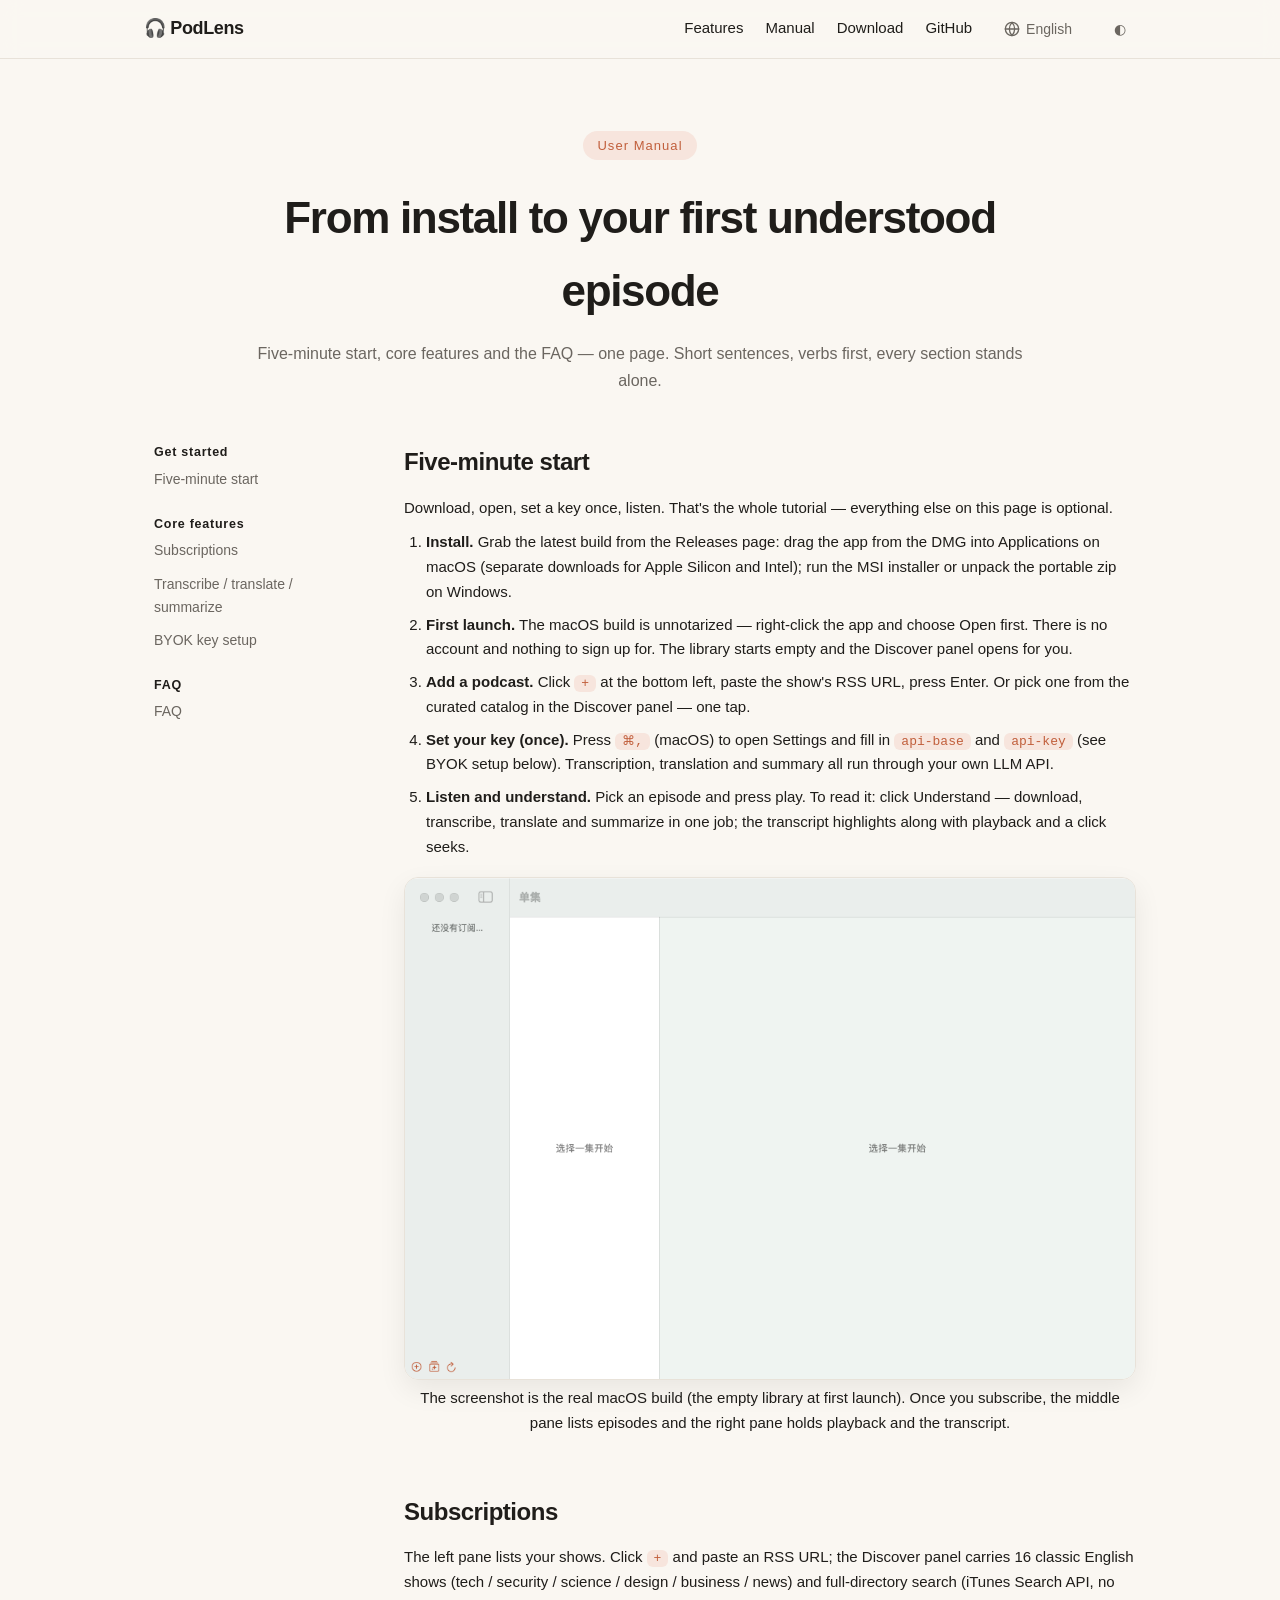
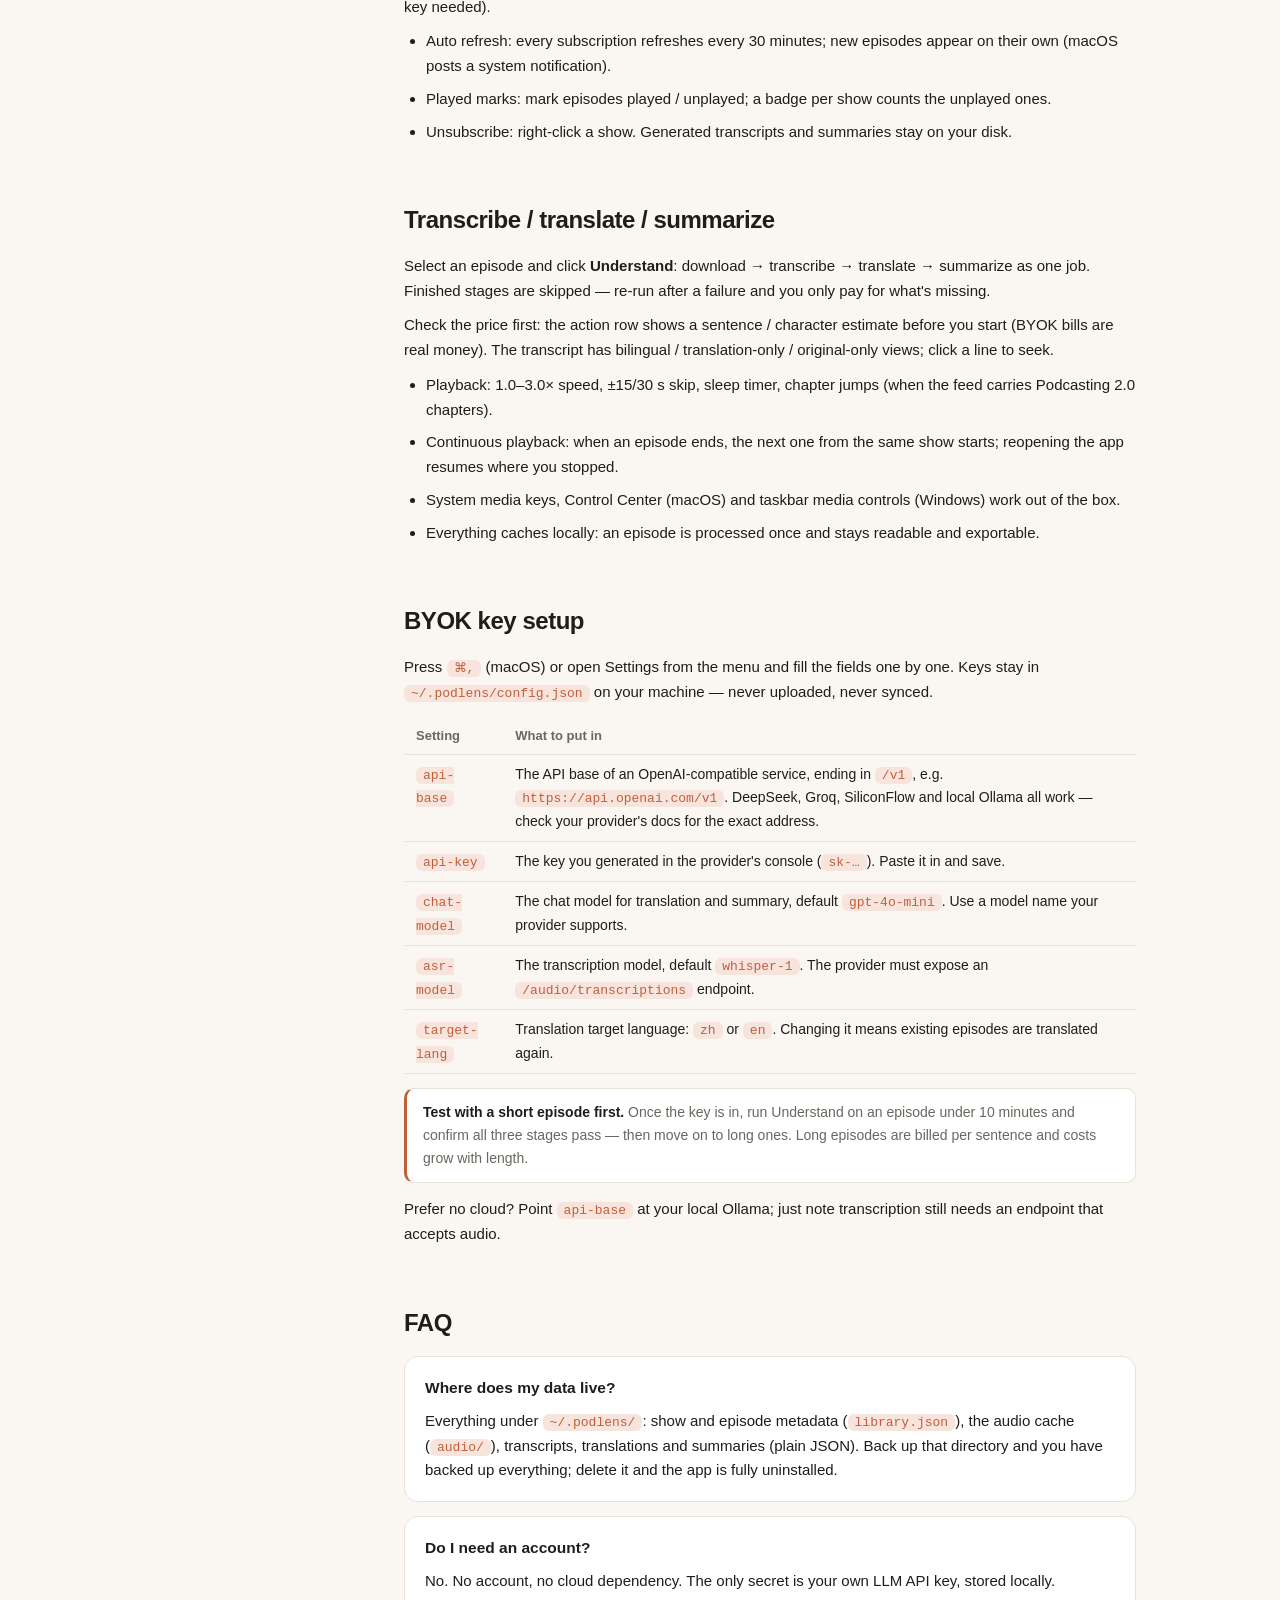
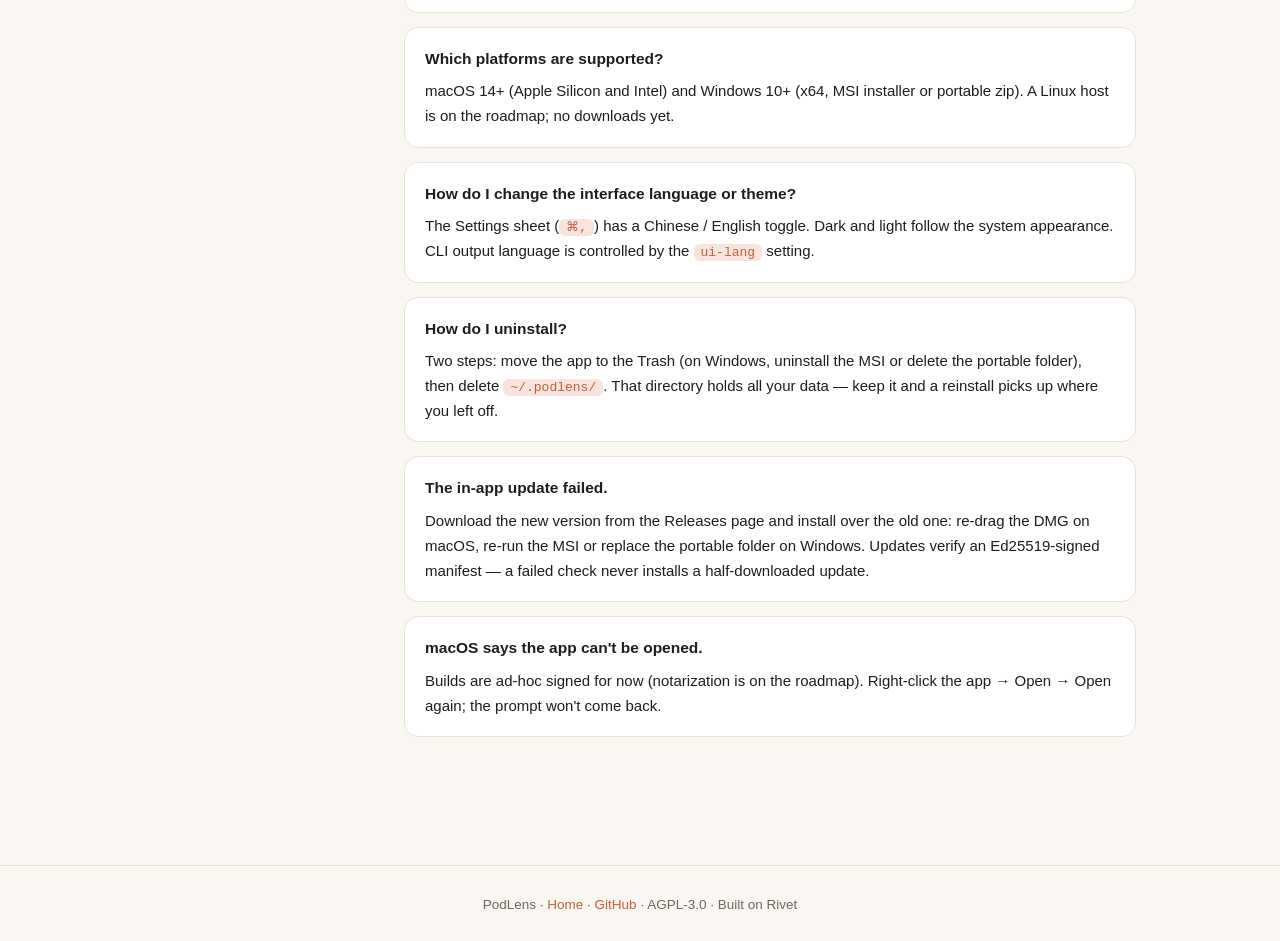
==== site/guide.html @ 97129a33 "site: bilingual user manual + a real macOS screenshot guide.html carries the five-minute start, subs" ====
<!DOCTYPE html>
<html lang="zh">
<head>
<meta charset="utf-8">
<meta name="viewport" content="width=device-width, initial-scale=1">
<title>PodLens — 使用手册</title>
<meta name="description" content="PodLens 用户手册：五分钟上手、订阅管理、转写翻译总结、BYOK 密钥配置与常见问题。">
<script>
  (function () {
    var t = localStorage.getItem('podlens-theme');
    if (!t) t = matchMedia('(prefers-color-scheme: dark)').matches ? 'dark' : 'light';
    document.documentElement.dataset.theme = t;
  })();
</script>
<link rel="stylesheet" href="styles.css">
<style>
  .manual-hero { max-width: 820px; margin: 0 auto; padding: 72px 24px 8px; text-align: center; }
  .manual-hero h1 { font-size: clamp(30px, 5vw, 44px); letter-spacing: -0.03em; }
  .manual-hero .sub { margin-top: 14px; color: var(--muted); font-size: 16px; }
  .manual-layout { max-width: 1040px; margin: 0 auto; padding: 40px 24px 72px; display: grid; grid-template-columns: 220px 1fr; gap: 40px; align-items: start; }
  .manual-toc { position: sticky; top: 76px; font-size: 14px; }
  .manual-toc a { display: block; padding: 5px 10px; border-radius: 8px; color: var(--muted); }
  .manual-toc a:hover { color: var(--accent); background: var(--accent-soft); }
  .manual-toc .toc-group { margin-top: 18px; padding: 0 10px; font-size: 12.5px; letter-spacing: 0.06em; color: var(--ink); font-weight: 700; }
  .manual-toc .toc-group:first-child { margin-top: 0; }
  .manual-section { margin-bottom: 56px; scroll-margin-top: 84px; }
  .manual-section h2 { font-size: 24px; letter-spacing: -0.02em; margin-bottom: 14px; text-align: left; }
  .manual-section h3 { font-size: 16.5px; margin: 22px 0 8px; }
  .manual-section p, .manual-section li { font-size: 15px; color: var(--ink); }
  .manual-section p { margin-bottom: 10px; }
  .manual-section ol, .manual-section ul { padding-left: 22px; display: grid; gap: 8px; margin-bottom: 12px; }
  .manual-section code { font-size: 13px; background: var(--accent-soft); color: var(--accent); border-radius: 6px; padding: 1px 7px; font-family: ui-monospace, SFMono-Regular, Menlo, monospace; }
  .manual-section table { width: 100%; border-collapse: collapse; margin: 12px 0; font-size: 14px; }
  .manual-section th, .manual-section td { text-align: left; padding: 8px 12px; border-bottom: 1px solid var(--line); vertical-align: top; }
  .manual-section th { color: var(--muted); font-weight: 600; font-size: 13px; }
  .manual-shot { width: 100%; display: block; margin: 18px 0 6px; border: 1px solid var(--line); border-radius: var(--radius); box-shadow: 0 10px 28px rgba(0, 0, 0, 0.07); }
  .manual-hint { font-size: 13px; color: var(--muted); text-align: center; margin-bottom: 6px; }
  .callout { border: 1px solid var(--line); border-left: 3px solid var(--accent); border-radius: 10px; padding: 12px 16px; margin: 14px 0; font-size: 14px; color: var(--muted); background: var(--surface); }
  .callout b { color: var(--ink); }
  .faq-item { border: 1px solid var(--line); border-radius: var(--radius); padding: 18px 20px; margin-bottom: 14px; background: var(--surface); }
  .faq-item h3 { margin: 0 0 8px; font-size: 15.5px; }
  .faq-item p:last-child { margin-bottom: 0; }
  @media (max-width: 860px) { .manual-layout { grid-template-columns: 1fr; } .manual-toc { position: static; } }
</style>
</head>
<body>
<header class="nav">
  <div class="nav-inner">
    <a class="brand" href="index.html">PodLens</a>
    <nav class="nav-links">
      <a href="index.html#features" data-i18n="nav.features">功能</a>
      <a href="guide.html" data-i18n="nav.guide">手册</a>
      <a href="index.html#download" data-i18n="nav.download">下载</a>
      <a href="https://github.com/turinglambdaai/podlens" data-i18n="nav.github">GitHub</a>
      <div class="lang-dropdown-wrapper">
        <button class="lang-btn" type="button" onclick="void 0" aria-label="Switch language">
          <svg width="16" height="16" viewBox="0 0 24 24" fill="none" stroke="currentColor" stroke-width="2" stroke-linecap="round" stroke-linejoin="round"><circle cx="12" cy="12" r="10"></circle><line x1="2" y1="12" x2="22" y2="12"></line><path d="M12 2a15.3 15.3 0 0 1 4 10 15.3 15.3 0 0 1-4 10 15.3 15.3 0 0 1-4-10 15.3 15.3 0 0 1 4-10z"></path></svg>
          <span id="current-lang-label">English</span>
        </button>
        <ul class="lang-menu">
          <li onclick="setLanguage('en')">English</li>
          <li onclick="setLanguage('zh')">简体中文</li>
        </ul>
      </div>
      <button class="theme-btn" id="theme-btn" type="button" aria-label="Toggle theme">◐</button>
    </nav>
  </div>
</header>

<main>
  <section class="manual-hero">
    <p class="eyebrow" data-i18n="hero.eyebrow">使用手册</p>
    <h1 data-i18n="hero.title">从安装到听懂第一集</h1>
    <p class="sub" data-i18n="hero.sub">五分钟上手、核心功能与常见问题，一页说清。句子短，动词开头，每节独立。</p>
  </section>

  <div class="manual-layout">
    <aside class="manual-toc">
      <div class="toc-group" data-i18n="toc.start">上手</div>
      <a href="#quickstart" data-i18n="toc.quickstart">五分钟上手</a>
      <div class="toc-group" data-i18n="toc.core">核心功能</div>
      <a href="#subscribe" data-i18n="toc.subscribe">订阅管理</a>
      <a href="#pipeline" data-i18n="toc.pipeline">转写 / 翻译 / 总结</a>
      <a href="#byok" data-i18n="toc.byok">BYOK 密钥配置</a>
      <div class="toc-group" data-i18n="toc.faq">常见问题</div>
      <a href="#faq" data-i18n="toc.faq">FAQ</a>
    </aside>

    <div>
      <!-- =================== 五分钟上手 =================== -->
      <section class="manual-section" id="quickstart">
        <h2 data-i18n="qs.title">五分钟上手</h2>
        <p data-i18n="qs.intro">下载、打开、配一次密钥、听一集。教程到这里就结束了——本页其余内容都是可选的。</p>
        <ol>
          <li data-i18n="qs.s1"><strong>安装。</strong>到 <a href="https://github.com/turinglambdaai/podlens/releases/latest">Releases</a> 下载最新版：macOS 把 DMG 里的应用拖进「应用程序」（Apple Silicon 与 Intel 分架构下载）；Windows 双击 MSI 安装，或解压便携 zip 直接运行。</li>
          <li data-i18n="qs.s2"><strong>首次启动。</strong>macOS 未公证构建先右键应用选「打开」。没有账号，不需要注册。首次启动是空库，应用会打开「发现」面板。</li>
          <li data-i18n="qs.s3"><strong>添加一期播客。</strong>点左下角 <code>+</code>，粘贴一期播客的 RSS 地址，回车。或者从「发现」面板的精选目录里挑一档，一键添加。</li>
          <li data-i18n="qs.s4"><strong>配置密钥（一次即可）。</strong>按 <code>⌘,</code>（macOS）打开设置，填 <code>api-base</code> 和 <code>api-key</code>（详见下方 <a href="#byok">BYOK 配置</a>）。转写、翻译、总结都走你自己的大模型 API。</li>
          <li data-i18n="qs.s5"><strong>听并听懂。</strong>选一集，点播放。想读懂它：点「一键听懂」，下载、转写、翻译、总结一次完成；逐句稿跟随播放高亮，点句子即跳转。</li>
        </ol>
        <img class="manual-shot" src="screenshots/podlens-main-light.png"
             alt="PodLens macOS 首次启动的空库状态：三栏布局与左下角操作按钮"
             data-alt-en="PodLens on macOS at first launch: the empty library, three-pane layout, action buttons at the bottom left"
             data-alt-zh="PodLens macOS 首次启动的空库状态：三栏布局与左下角操作按钮"
             loading="lazy">
        <p class="manual-hint" data-i18n="qs.hint">截图为真实的 macOS 构建（首次启动的空库状态）。添加订阅后，中栏列出单集，右栏是播放与逐句稿。</p>
      </section>

      <!-- =================== 订阅管理 =================== -->
      <section class="manual-section" id="subscribe">
        <h2 data-i18n="sub.title">订阅管理</h2>
        <p data-i18n="sub.p1">左栏是订阅列表。点 <code>+</code> 添加，粘贴 RSS 地址；「发现」面板内置 16 档经典英文播客（科技 / 安全 / 科学 / 设计 / 商业 / 资讯），也支持全目录搜索（iTunes Search API，无需密钥）。</p>
        <ul>
          <li data-i18n="sub.l1">自动刷新：每 30 分钟刷新全部订阅，新单集自动出现（macOS 弹系统通知）。</li>
          <li data-i18n="sub.l2">未播标记：单集可标已播 / 未播，侧栏徽章显示每档未播数。</li>
          <li data-i18n="sub.l3">取消订阅：右键订阅项即可，已生成的逐句稿和总结保留在本机。</li>
        </ul>
      </section>

      <!-- =================== 转写 / 翻译 / 总结 =================== -->
      <section class="manual-section" id="pipeline">
        <h2 data-i18n="pipe.title">转写 / 翻译 / 总结</h2>
        <p data-i18n="pipe.p1">选中一集，点 <strong>一键听懂</strong>：下载 → 转写 → 翻译 → 总结，一次排队完成。已完成的阶段自动跳过——中断后重跑，只为缺的部分付费。</p>
        <p data-i18n="pipe.p2">动手之前先看价：操作区显示字符与句数估算（BYOK 账单是真金白银）。逐句稿支持双语 / 只看译文 / 只看原文三种视图，点句子即跳转播放。</p>
        <ul>
          <li data-i18n="pipe.l1">播放：倍速 1.0–3.0×，±15/30 秒快进快退，睡眠定时器，章节跳转（播客含 Podcasting 2.0 章节时）。</li>
          <li data-i18n="pipe.l2">连续播放：一集听完自动接同一节目下一集；下次打开从上次的进度继续。</li>
          <li data-i18n="pipe.l3">系统媒体键、Control Center（macOS）与任务栏媒体控件（Windows）直接可用。</li>
          <li data-i18n="pipe.l4">全部结果缓存在本机：一集只处理一次，结果永远可读、可导出。</li>
        </ul>
      </section>

      <!-- =================== BYOK =================== -->
      <section class="manual-section" id="byok">
        <h2 data-i18n="byok.title">BYOK 密钥配置</h2>
        <p data-i18n="byok.p1">按 <code>⌘,</code>（macOS）或从菜单打开设置，逐项填写。key 只存本机 <code>~/.podlens/config.json</code>，从不上传、从不同步。</p>
        <table>
          <thead>
            <tr>
              <th data-i18n="byok.th1">配置项</th>
              <th data-i18n="byok.th2">填什么</th>
            </tr>
          </thead>
          <tbody>
            <tr>
              <td><code>api-base</code></td>
              <td data-i18n="byok.r1">OpenAI 兼容服务的 API 地址，以 <code>/v1</code> 结尾，例如 <code>https://api.openai.com/v1</code>。DeepSeek、Groq、SiliconFlow、本地 Ollama 均可——具体地址看你的服务商文档。</td>
            </tr>
            <tr>
              <td><code>api-key</code></td>
              <td data-i18n="byok.r2">服务商控制台里生成的密钥（<code>sk-…</code>）。粘贴进去，点保存。</td>
            </tr>
            <tr>
              <td><code>chat-model</code></td>
              <td data-i18n="byok.r3">翻译和总结用的对话模型，默认 <code>gpt-4o-mini</code>。按服务商支持的型号名填写。</td>
            </tr>
            <tr>
              <td><code>asr-model</code></td>
              <td data-i18n="byok.r4">转写模型，默认 <code>whisper-1</code>。要求服务商提供 <code>/audio/transcriptions</code> 端点。</td>
            </tr>
            <tr>
              <td><code>target-lang</code></td>
              <td data-i18n="byok.r5">翻译目标语言：<code>zh</code> 或 <code>en</code>。修改后需重新翻译已有单集。</td>
            </tr>
          </tbody>
        </table>
        <div class="callout">
          <b data-i18n="byok.c1">先测一集短的。</b>
          <span data-i18n="byok.c2">密钥填好后，挑一集 10 分钟以内的单集跑「一键听懂」，确认三个阶段都通过，再去处理长单集——长单集按句计费，成本随长度增长。</span>
        </div>
        <p data-i18n="byok.p2">不想用云服务？本地跑 Ollama 时 <code>api-base</code> 填本机地址即可；只需注意转写阶段仍需要支持音频输入的端点。</p>
      </section>

      <!-- =================== FAQ =================== -->
      <section class="manual-section" id="faq">
        <h2 data-i18n="faq.title">FAQ</h2>
        <div class="faq-item">
          <h3 data-i18n="faq.q1">数据存在哪里？</h3>
          <p data-i18n="faq.a1">全部在 <code>~/.podlens/</code>：订阅与单集元数据（<code>library.json</code>）、音频缓存（<code>audio/</code>）、逐句稿、翻译与总结（纯 JSON）。备份这个目录，就备份了一切；删掉它，就卸载了一切。</p>
        </div>
        <div class="faq-item">
          <h3 data-i18n="faq.q2">需要注册账号吗？</h3>
          <p data-i18n="faq.a2">不需要。没有账号、没有云端依赖。唯一的密钥是你自己的大模型 API key，存在本机。</p>
        </div>
        <div class="faq-item">
          <h3 data-i18n="faq.q3">支持哪些平台？</h3>
          <p data-i18n="faq.a3">macOS 14+（Apple Silicon 与 Intel）和 Windows 10+（x64，MSI 安装器或便携 zip）。Linux 宿主在路线图上，暂无下载。</p>
        </div>
        <div class="faq-item">
          <h3 data-i18n="faq.q4">界面语言和主题怎么换？</h3>
          <p data-i18n="faq.a4">设置面板（<code>⌘,</code>）里有中文 / English 切换。深浅色主题跟随系统外观。CLI 输出语言由 <code>ui-lang</code> 配置控制。</p>
        </div>
        <div class="faq-item">
          <h3 data-i18n="faq.q5">怎么卸载？</h3>
          <p data-i18n="faq.a5">两步：把应用移到废纸篓（Windows 卸载 MSI 或删掉便携目录），再删除 <code>~/.podlens/</code>。后者包含你的全部数据——不删它，重装后数据还在。</p>
        </div>
        <div class="faq-item">
          <h3 data-i18n="faq.q6">应用内更新失败了？</h3>
          <p data-i18n="faq.a6">去 <a href="https://github.com/turinglambdaai/podlens/releases/latest">Releases</a> 页手动下载新版覆盖安装：macOS 重新拖一次 DMG，Windows 重跑 MSI 或替换便携目录。更新走 Ed25519 签名清单校验，失败时不会安装半截的更新。</p>
        </div>
        <div class="faq-item">
          <h3 data-i18n="faq.q7">macOS 提示「无法打开」？</h3>
          <p data-i18n="faq.a7">构建目前为 ad-hoc 签名（公证在路线图上）。右键应用 → 「打开」→ 再点「打开」，之后不再提示。</p>
        </div>
      </section>
    </div>
  </div>
</main>

<footer class="footer">
  <p>PodLens · <a href="index.html" data-i18n="footer.home">首页</a> · <a href="https://github.com/turinglambdaai/podlens">GitHub</a> · AGPL-3.0 · <span data-i18n="footer.built">基于 Rivet 构建</span></p>
</footer>

<script>
(function () {
  var zh = {
    "nav.features": "功能", "nav.guide": "手册", "nav.download": "下载", "nav.github": "GitHub",
    "hero.eyebrow": "使用手册",
    "hero.title": "从安装到听懂第一集",
    "hero.sub": "五分钟上手、核心功能与常见问题，一页说清。句子短，动词开头，每节独立。",
    "toc.start": "上手", "toc.quickstart": "五分钟上手",
    "toc.core": "核心功能", "toc.subscribe": "订阅管理", "toc.pipeline": "转写 / 翻译 / 总结", "toc.byok": "BYOK 密钥配置",
    "toc.faq": "常见问题",
    "qs.title": "五分钟上手",
    "qs.intro": "下载、打开、配一次密钥、听一集。教程到这里就结束了——本页其余内容都是可选的。",
    "qs.s1": "<strong>安装。</strong>到 <a href='https://github.com/turinglambdaai/podlens/releases/latest'>Releases</a> 下载最新版：macOS 把 DMG 里的应用拖进「应用程序」（Apple Silicon 与 Intel 分架构下载）；Windows 双击 MSI 安装，或解压便携 zip 直接运行。",
    "qs.s2": "<strong>首次启动。</strong>macOS 未公证构建先右键应用选「打开」。没有账号，不需要注册。首次启动是空库，应用会打开「发现」面板。",
    "qs.s3": "<strong>添加一期播客。</strong>点左下角 <code>+</code>，粘贴一期播客的 RSS 地址，回车。或者从「发现」面板的精选目录里挑一档，一键添加。",
    "qs.s4": "<strong>配置密钥（一次即可）。</strong>按 <code>⌘,</code>（macOS）打开设置，填 <code>api-base</code> 和 <code>api-key</code>（详见下方 <a href='#byok'>BYOK 配置</a>）。转写、翻译、总结都走你自己的大模型 API。",
    "qs.s5": "<strong>听并听懂。</strong>选一集，点播放。想读懂它：点「一键听懂」，下载、转写、翻译、总结一次完成；逐句稿跟随播放高亮，点句子即跳转。",
    "qs.hint": "截图为真实的 macOS 构建（首次启动的空库状态）。添加订阅后，中栏列出单集，右栏是播放与逐句稿。",
    "sub.title": "订阅管理",
    "sub.p1": "左栏是订阅列表。点 <code>+</code> 添加，粘贴 RSS 地址；「发现」面板内置 16 档经典英文播客（科技 / 安全 / 科学 / 设计 / 商业 / 资讯），也支持全目录搜索（iTunes Search API，无需密钥）。",
    "sub.l1": "自动刷新：每 30 分钟刷新全部订阅，新单集自动出现（macOS 弹系统通知）。",
    "sub.l2": "未播标记：单集可标已播 / 未播，侧栏徽章显示每档未播数。",
    "sub.l3": "取消订阅：右键订阅项即可，已生成的逐句稿和总结保留在本机。",
    "pipe.title": "转写 / 翻译 / 总结",
    "pipe.p1": "选中一集，点 <strong>一键听懂</strong>：下载 → 转写 → 翻译 → 总结，一次排队完成。已完成的阶段自动跳过——中断后重跑，只为缺的部分付费。",
    "pipe.p2": "动手之前先看价：操作区显示字符与句数估算（BYOK 账单是真金白银）。逐句稿支持双语 / 只看译文 / 只看原文三种视图，点句子即跳转播放。",
    "pipe.l1": "播放：倍速 1.0–3.0×，±15/30 秒快进快退，睡眠定时器，章节跳转（播客含 Podcasting 2.0 章节时）。",
    "pipe.l2": "连续播放：一集听完自动接同一节目下一集；下次打开从上次的进度继续。",
    "pipe.l3": "系统媒体键、Control Center（macOS）与任务栏媒体控件（Windows）直接可用。",
    "pipe.l4": "全部结果缓存在本机：一集只处理一次，结果永远可读、可导出。",
    "byok.title": "BYOK 密钥配置",
    "byok.p1": "按 <code>⌘,</code>（macOS）或从菜单打开设置，逐项填写。key 只存本机 <code>~/.podlens/config.json</code>，从不上传、从不同步。",
    "byok.th1": "配置项", "byok.th2": "填什么",
    "byok.r1": "OpenAI 兼容服务的 API 地址，以 <code>/v1</code> 结尾，例如 <code>https://api.openai.com/v1</code>。DeepSeek、Groq、SiliconFlow、本地 Ollama 均可——具体地址看你的服务商文档。",
    "byok.r2": "服务商控制台里生成的密钥（<code>sk-…</code>）。粘贴进去，点保存。",
    "byok.r3": "翻译和总结用的对话模型，默认 <code>gpt-4o-mini</code>。按服务商支持的型号名填写。",
    "byok.r4": "转写模型，默认 <code>whisper-1</code>。要求服务商提供 <code>/audio/transcriptions</code> 端点。",
    "byok.r5": "翻译目标语言：<code>zh</code> 或 <code>en</code>。修改后需重新翻译已有单集。",
    "byok.c1": "先测一集短的。",
    "byok.c2": "密钥填好后，挑一集 10 分钟以内的单集跑「一键听懂」，确认三个阶段都通过，再去处理长单集——长单集按句计费，成本随长度增长。",
    "byok.p2": "不想用云服务？本地跑 Ollama 时 <code>api-base</code> 填本机地址即可；只需注意转写阶段仍需要支持音频输入的端点。",
    "faq.title": "FAQ",
    "faq.q1": "数据存在哪里？",
    "faq.a1": "全部在 <code>~/.podlens/</code>：订阅与单集元数据（<code>library.json</code>）、音频缓存（<code>audio/</code>）、逐句稿、翻译与总结（纯 JSON）。备份这个目录，就备份了一切；删掉它，就卸载了一切。",
    "faq.q2": "需要注册账号吗？",
    "faq.a2": "不需要。没有账号、没有云端依赖。唯一的密钥是你自己的大模型 API key，存在本机。",
    "faq.q3": "支持哪些平台？",
    "faq.a3": "macOS 14+（Apple Silicon 与 Intel）和 Windows 10+（x64，MSI 安装器或便携 zip）。Linux 宿主在路线图上，暂无下载。",
    "faq.q4": "界面语言和主题怎么换？",
    "faq.a4": "设置面板（<code>⌘,</code>）里有中文 / English 切换。深浅色主题跟随系统外观。CLI 输出语言由 <code>ui-lang</code> 配置控制。",
    "faq.q5": "怎么卸载？",
    "faq.a5": "两步：把应用移到废纸篓（Windows 卸载 MSI 或删掉便携目录），再删除 <code>~/.podlens/</code>。后者包含你的全部数据——不删它，重装后数据还在。",
    "faq.q6": "应用内更新失败了？",
    "faq.a6": "去 <a href='https://github.com/turinglambdaai/podlens/releases/latest'>Releases</a> 页手动下载新版覆盖安装：macOS 重新拖一次 DMG，Windows 重跑 MSI 或替换便携目录。更新走 Ed25519 签名清单校验，失败时不会安装半截的更新。",
    "faq.q7": "macOS 提示「无法打开」？",
    "faq.a7": "构建目前为 ad-hoc 签名（公证在路线图上）。右键应用 → 「打开」→ 再点「打开」，之后不再提示。",
    "footer.home": "首页", "footer.built": "基于 Rivet 构建"
  };
  var en = {
    "nav.features": "Features", "nav.guide": "Manual", "nav.download": "Download", "nav.github": "GitHub",
    "hero.eyebrow": "User Manual",
    "hero.title": "From install to your first understood episode",
    "hero.sub": "Five-minute start, core features and the FAQ — one page. Short sentences, verbs first, every section stands alone.",
    "toc.start": "Get started", "toc.quickstart": "Five-minute start",
    "toc.core": "Core features", "toc.subscribe": "Subscriptions", "toc.pipeline": "Transcribe / translate / summarize", "toc.byok": "BYOK key setup",
    "toc.faq": "FAQ",
    "qs.title": "Five-minute start",
    "qs.intro": "Download, open, set a key once, listen. That's the whole tutorial — everything else on this page is optional.",
    "qs.s1": "<strong>Install.</strong> Grab the latest build from the <a href='https://github.com/turinglambdaai/podlens/releases/latest'>Releases</a> page: drag the app from the DMG into Applications on macOS (separate downloads for Apple Silicon and Intel); run the MSI installer or unpack the portable zip on Windows.",
    "qs.s2": "<strong>First launch.</strong> The macOS build is unnotarized — right-click the app and choose Open first. There is no account and nothing to sign up for. The library starts empty and the Discover panel opens for you.",
    "qs.s3": "<strong>Add a podcast.</strong> Click <code>+</code> at the bottom left, paste the show's RSS URL, press Enter. Or pick one from the curated catalog in the Discover panel — one tap.",
    "qs.s4": "<strong>Set your key (once).</strong> Press <code>⌘,</code> (macOS) to open Settings and fill in <code>api-base</code> and <code>api-key</code> (see <a href='#byok'>BYOK setup</a> below). Transcription, translation and summary all run through your own LLM API.",
    "qs.s5": "<strong>Listen and understand.</strong> Pick an episode and press play. To read it: click Understand — download, transcribe, translate and summarize in one job; the transcript highlights along with playback and a click seeks.",
    "qs.hint": "The screenshot is the real macOS build (the empty library at first launch). Once you subscribe, the middle pane lists episodes and the right pane holds playback and the transcript.",
    "sub.title": "Subscriptions",
    "sub.p1": "The left pane lists your shows. Click <code>+</code> and paste an RSS URL; the Discover panel carries 16 classic English shows (tech / security / science / design / business / news) and full-directory search (iTunes Search API, no key needed).",
    "sub.l1": "Auto refresh: every subscription refreshes every 30 minutes; new episodes appear on their own (macOS posts a system notification).",
    "sub.l2": "Played marks: mark episodes played / unplayed; a badge per show counts the unplayed ones.",
    "sub.l3": "Unsubscribe: right-click a show. Generated transcripts and summaries stay on your disk.",
    "pipe.title": "Transcribe / translate / summarize",
    "pipe.p1": "Select an episode and click <strong>Understand</strong>: download → transcribe → translate → summarize as one job. Finished stages are skipped — re-run after a failure and you only pay for what's missing.",
    "pipe.p2": "Check the price first: the action row shows a sentence / character estimate before you start (BYOK bills are real money). The transcript has bilingual / translation-only / original-only views; click a line to seek.",
    "pipe.l1": "Playback: 1.0–3.0× speed, ±15/30 s skip, sleep timer, chapter jumps (when the feed carries Podcasting 2.0 chapters).",
    "pipe.l2": "Continuous playback: when an episode ends, the next one from the same show starts; reopening the app resumes where you stopped.",
    "pipe.l3": "System media keys, Control Center (macOS) and taskbar media controls (Windows) work out of the box.",
    "pipe.l4": "Everything caches locally: an episode is processed once and stays readable and exportable.",
    "byok.title": "BYOK key setup",
    "byok.p1": "Press <code>⌘,</code> (macOS) or open Settings from the menu and fill the fields one by one. Keys stay in <code>~/.podlens/config.json</code> on your machine — never uploaded, never synced.",
    "byok.th1": "Setting", "byok.th2": "What to put in",
    "byok.r1": "The API base of an OpenAI-compatible service, ending in <code>/v1</code>, e.g. <code>https://api.openai.com/v1</code>. DeepSeek, Groq, SiliconFlow and local Ollama all work — check your provider's docs for the exact address.",
    "byok.r2": "The key you generated in the provider's console (<code>sk-…</code>). Paste it in and save.",
    "byok.r3": "The chat model for translation and summary, default <code>gpt-4o-mini</code>. Use a model name your provider supports.",
    "byok.r4": "The transcription model, default <code>whisper-1</code>. The provider must expose an <code>/audio/transcriptions</code> endpoint.",
    "byok.r5": "Translation target language: <code>zh</code> or <code>en</code>. Changing it means existing episodes are translated again.",
    "byok.c1": "Test with a short episode first.",
    "byok.c2": "Once the key is in, run Understand on an episode under 10 minutes and confirm all three stages pass — then move on to long ones. Long episodes are billed per sentence and costs grow with length.",
    "byok.p2": "Prefer no cloud? Point <code>api-base</code> at your local Ollama; just note transcription still needs an endpoint that accepts audio.",
    "faq.title": "FAQ",
    "faq.q1": "Where does my data live?",
    "faq.a1": "Everything under <code>~/.podlens/</code>: show and episode metadata (<code>library.json</code>), the audio cache (<code>audio/</code>), transcripts, translations and summaries (plain JSON). Back up that directory and you have backed up everything; delete it and the app is fully uninstalled.",
    "faq.q2": "Do I need an account?",
    "faq.a2": "No. No account, no cloud dependency. The only secret is your own LLM API key, stored locally.",
    "faq.q3": "Which platforms are supported?",
    "faq.a3": "macOS 14+ (Apple Silicon and Intel) and Windows 10+ (x64, MSI installer or portable zip). A Linux host is on the roadmap; no downloads yet.",
    "faq.q4": "How do I change the interface language or theme?",
    "faq.a4": "The Settings sheet (<code>⌘,</code>) has a Chinese / English toggle. Dark and light follow the system appearance. CLI output language is controlled by the <code>ui-lang</code> setting.",
    "faq.q5": "How do I uninstall?",
    "faq.a5": "Two steps: move the app to the Trash (on Windows, uninstall the MSI or delete the portable folder), then delete <code>~/.podlens/</code>. That directory holds all your data — keep it and a reinstall picks up where you left off.",
    "faq.q6": "The in-app update failed.",
    "faq.a6": "Download the new version from the <a href='https://github.com/turinglambdaai/podlens/releases/latest'>Releases</a> page and install over the old one: re-drag the DMG on macOS, re-run the MSI or replace the portable folder on Windows. Updates verify an Ed25519-signed manifest — a failed check never installs a half-downloaded update.",
    "faq.q7": "macOS says the app can't be opened.",
    "faq.a7": "Builds are ad-hoc signed for now (notarization is on the roadmap). Right-click the app → Open → Open again; the prompt won't come back.",
    "footer.home": "Home", "footer.built": "Built on Rivet"
  };
  // language dropdown: unified family policy (explicit choice wins; otherwise browser locale)
  var LANGUAGE_OVERRIDE_KEY = "podlens-lang-override-v2";
  var LANGUAGE_LEGACY_KEYS = ["podlens-site-lang", "site-lang"];

  function readLanguageOverride() {
    try {
      var v = localStorage.getItem(LANGUAGE_OVERRIDE_KEY);
      if (v !== "zh" && v !== "en") {
        for (var i = 0; i < LANGUAGE_LEGACY_KEYS.length; i++) {
          var legacy = localStorage.getItem(LANGUAGE_LEGACY_KEYS[i]);
          if (legacy === "zh" || legacy === "en") { v = legacy; try { localStorage.setItem(LANGUAGE_OVERRIDE_KEY, v); } catch (e) {} break; }
        }
      }
      return v === "zh" || v === "en" ? v : null;
    } catch (e) { return null; }
  }
  function detectBrowserLanguage() {
    var locale = (navigator.languages && navigator.languages[0]) || navigator.language || "";
    return String(locale).toLowerCase().indexOf("zh") === 0 ? "zh" : "en";
  }
  function apply(lang) {
    var table = lang === "en" ? en : zh;
    document.querySelectorAll("[data-i18n]").forEach(function (el) {
      var k = el.getAttribute("data-i18n");
      if (table[k]) el.innerHTML = table[k];
    });
    document.querySelectorAll("img[data-alt-en]").forEach(function (el) {
      el.alt = lang === "en" ? el.getAttribute("data-alt-en") : el.getAttribute("data-alt-zh");
    });
    document.documentElement.lang = lang === "en" ? "en" : "zh-CN";
    document.documentElement.setAttribute("data-language", lang);
    var label = document.getElementById("current-lang-label");
    if (label) label.textContent = lang === "en" ? "English" : "简体中文";
  }
  window.setLanguage = function (lang) {
    if (lang !== "zh" && lang !== "en") return;
    try { localStorage.setItem(LANGUAGE_OVERRIDE_KEY, lang); } catch (e) {}
    apply(lang);
  };
  apply(readLanguageOverride() || detectBrowserLanguage());
  LANGUAGE_LEGACY_KEYS.forEach(function (k) { try { localStorage.removeItem(k); } catch (e) {} });
  window.addEventListener("languagechange", function () {
    if (!readLanguageOverride()) apply(detectBrowserLanguage());
  });
})();
</script>
<script>
  document.getElementById('theme-btn').addEventListener('click', function () {
    var next = document.documentElement.dataset.theme === 'dark' ? 'light' : 'dark';
    document.documentElement.dataset.theme = next;
    localStorage.setItem('podlens-theme', next);
  });
</script>
</body>
</html>
---- site/styles.css ----
:root {
  --bg: #faf7f2;
  --surface: #ffffff;
  --ink: #1f1d1a;
  --muted: #6b6660;
  --line: #e8e2d9;
  --accent: #c15f3c;
  --accent-soft: #f7e5dd;
  --radius: 14px;
}

* { box-sizing: border-box; margin: 0; padding: 0; }

html { scroll-behavior: smooth; }

body {
  font-family: -apple-system, BlinkMacSystemFont, "Segoe UI", "PingFang SC",
    "Hiragino Sans GB", "Microsoft YaHei", sans-serif;
  background: var(--bg);
  color: var(--ink);
  line-height: 1.65;
}

a { color: inherit; text-decoration: none; }

.nav {
  position: sticky; top: 0; z-index: 10;
  background: rgba(250, 247, 242, 0.88);
  backdrop-filter: blur(10px);
  border-bottom: 1px solid var(--line);
}
.nav-inner {
  max-width: 1040px; margin: 0 auto; padding: 14px 24px;
  display: flex; align-items: center; justify-content: space-between;
}
.brand { font-weight: 700; font-size: 18px; letter-spacing: -0.02em; }
.brand::before { content: "🎧 "; }
.nav-links { display: flex; align-items: center; gap: 22px; font-size: 15px; }
.nav-links a:hover { color: var(--accent); }
/* ---- language dropdown (family standard) ---- */
.lang-dropdown-wrapper { position: relative; }
.lang-btn { display: flex; align-items: center; gap: 6px; background: none; border: none; cursor: pointer; font-family: inherit; font-size: 14px; color: var(--muted); padding: 6px 10px; border-radius: 8px; transition: color .15s, background .15s; }
.lang-btn:hover { color: var(--accent); background: var(--accent-soft); }
.lang-menu { position: absolute; top: calc(100% + 6px); right: 0; background: var(--surface); border: 1px solid var(--line); border-radius: 10px; box-shadow: 0 12px 32px rgba(0, 0, 0, 0.12); padding: 6px; min-width: 132px; margin: 0; list-style: none; opacity: 0; visibility: hidden; transform: translateY(-4px); transition: opacity .18s, visibility .18s, transform .18s; z-index: 10000; }
.lang-dropdown-wrapper:hover .lang-menu, .lang-dropdown-wrapper:focus-within .lang-menu { opacity: 1; visibility: visible; transform: translateY(0); }
.lang-menu li { padding: 7px 12px; font-size: 14px; color: var(--ink); border-radius: 6px; cursor: pointer; transition: background .15s, color .15s; }
.lang-menu li:hover { background: var(--accent-soft); color: var(--accent); }

.hero { max-width: 820px; margin: 0 auto; padding: 88px 24px 64px; text-align: center; }
.eyebrow {
  display: inline-block; font-size: 13px; letter-spacing: 0.08em;
  color: var(--accent); background: var(--accent-soft);
  padding: 4px 14px; border-radius: 999px; margin-bottom: 22px;
}
.hero h1 { font-size: clamp(38px, 6vw, 58px); line-height: 1.15; letter-spacing: -0.03em; }
.hero .accent { color: var(--accent); }
.hero .sub { margin: 22px auto 0; max-width: 640px; font-size: 18px; color: var(--muted); }
.hero-actions { margin-top: 32px; display: flex; gap: 14px; justify-content: center; }
.btn {
  display: inline-block; padding: 12px 26px; border-radius: 10px;
  font-weight: 600; border: 1px solid var(--line); background: var(--surface);
  transition: transform 0.12s ease, box-shadow 0.12s ease;
}
.btn:hover { transform: translateY(-1px); box-shadow: 0 6px 18px rgba(31, 29, 26, 0.08); }
.btn-primary { background: var(--accent); border-color: var(--accent); color: #fff; }
.platforms { margin-top: 18px; font-size: 13px; color: var(--muted); }

.section { max-width: 1040px; margin: 0 auto; padding: 72px 24px; }
.section.alt {
  max-width: none; background: var(--surface);
  border-top: 1px solid var(--line); border-bottom: 1px solid var(--line);
}
.section.alt > * { max-width: 992px; margin-left: auto; margin-right: auto; }
.section h2 { font-size: 30px; letter-spacing: -0.02em; margin-bottom: 34px; text-align: center; }

.grid { display: grid; grid-template-columns: repeat(auto-fit, minmax(280px, 1fr)); gap: 18px; }
.card {
  background: var(--surface); border: 1px solid var(--line);
  border-radius: var(--radius); padding: 26px 24px;
}
.card-icon { font-size: 26px; margin-bottom: 12px; }
.card h3 { font-size: 17px; margin-bottom: 8px; }
.card p { font-size: 14.5px; color: var(--muted); }

.steps { display: grid; grid-template-columns: repeat(auto-fit, minmax(240px, 1fr)); gap: 18px; }
.step {
  background: var(--bg); border: 1px solid var(--line);
  border-radius: var(--radius); padding: 26px 24px;
}
.step-num {
  display: inline-flex; width: 32px; height: 32px; align-items: center; justify-content: center;
  background: var(--accent); color: #fff; border-radius: 50%; font-weight: 700; margin-bottom: 12px;
}
.step h3 { font-size: 16px; margin-bottom: 6px; }
.step p { font-size: 14px; color: var(--muted); }

.shots { display: grid; grid-template-columns: repeat(auto-fit, minmax(320px, 1fr)); gap: 18px; }
.shots figure { margin: 0; }
.shots img {
  width: 100%; display: block;
  border: 1px solid var(--line); border-radius: var(--radius);
  box-shadow: 0 10px 28px rgba(0, 0, 0, 0.07);
}
.shots figcaption { font-size: 13.5px; color: var(--muted); margin-top: 10px; text-align: center; }

.note { margin-top: 26px; text-align: center; font-size: 13.5px; color: var(--muted); }

.dl-grid { display: grid; grid-template-columns: repeat(auto-fit, minmax(240px, 1fr)); gap: 18px; max-width: 640px; margin: 0 auto; }
.dl-card {
  background: var(--surface); border: 1px solid var(--line); border-radius: var(--radius);
  padding: 28px; text-align: center; transition: border-color 0.12s ease;
}
.dl-card:hover { border-color: var(--accent); }
.dl-card h3 { font-size: 18px; margin-bottom: 4px; }
.dl-card p { font-size: 13.5px; color: var(--muted); }

.footer { border-top: 1px solid var(--line); padding: 28px 24px; text-align: center; font-size: 13.5px; color: var(--muted); }
.footer a { color: var(--accent); }

/* theme: data-theme is set by the inline head script — from localStorage
   when the user has picked manually, otherwise from the system preference. */
:root[data-theme="dark"] {
  --bg: #1f1d1a;
  --surface: #2b2926;
  --ink: #f0ede8;
  --muted: #a8a29a;
  --line: #3a3835;
  --accent: #d97a55;
  --accent-soft: rgba(217, 122, 85, 0.16);
}
:root[data-theme="dark"] .nav { background: rgba(31, 29, 26, 0.88); }
:root[data-theme="light"] .nav { background: rgba(250, 247, 242, 0.88); }

.theme-btn {
  display: inline-flex; align-items: center;
  background: none; border: none; cursor: pointer; font-family: inherit;
  font-size: 14px; color: var(--muted); padding: 6px 10px; border-radius: 8px;
  transition: color .15s, background .15s;
}
.theme-btn:hover { color: var(--accent); background: var(--accent-soft); }
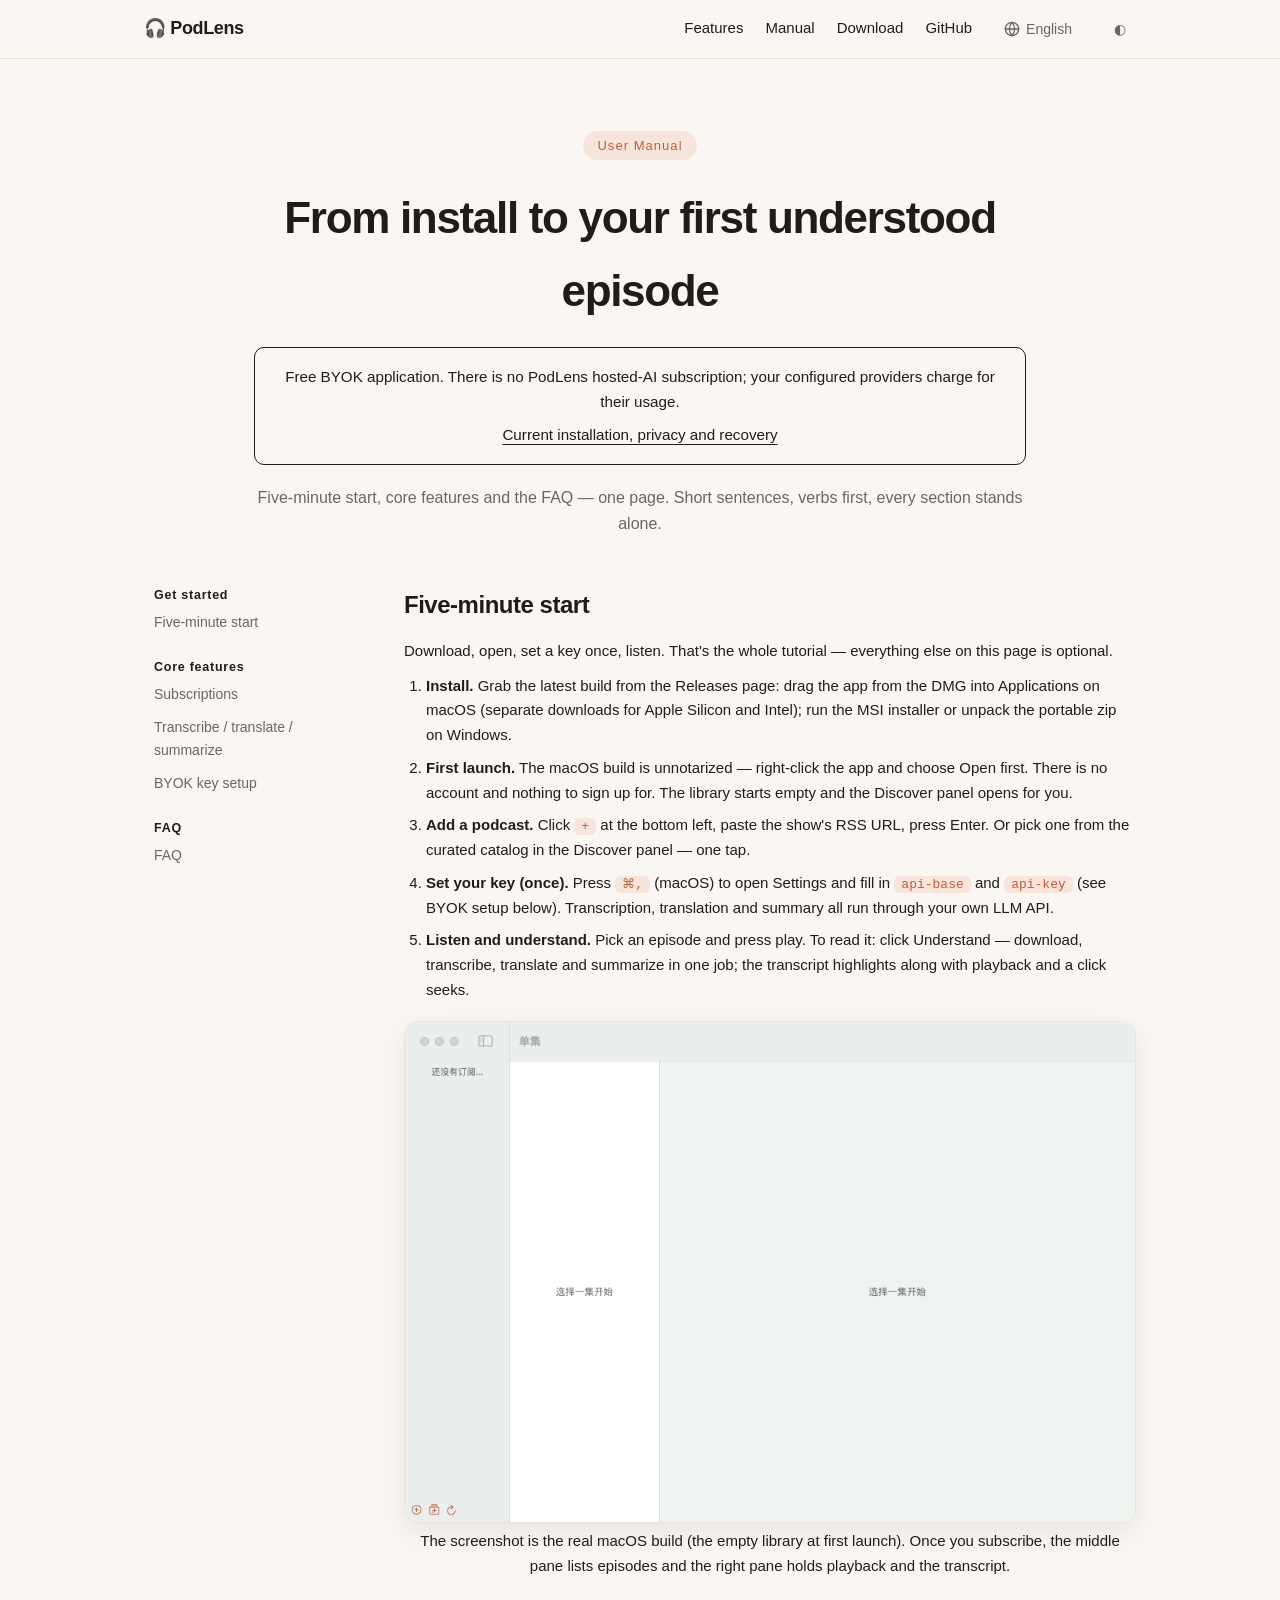
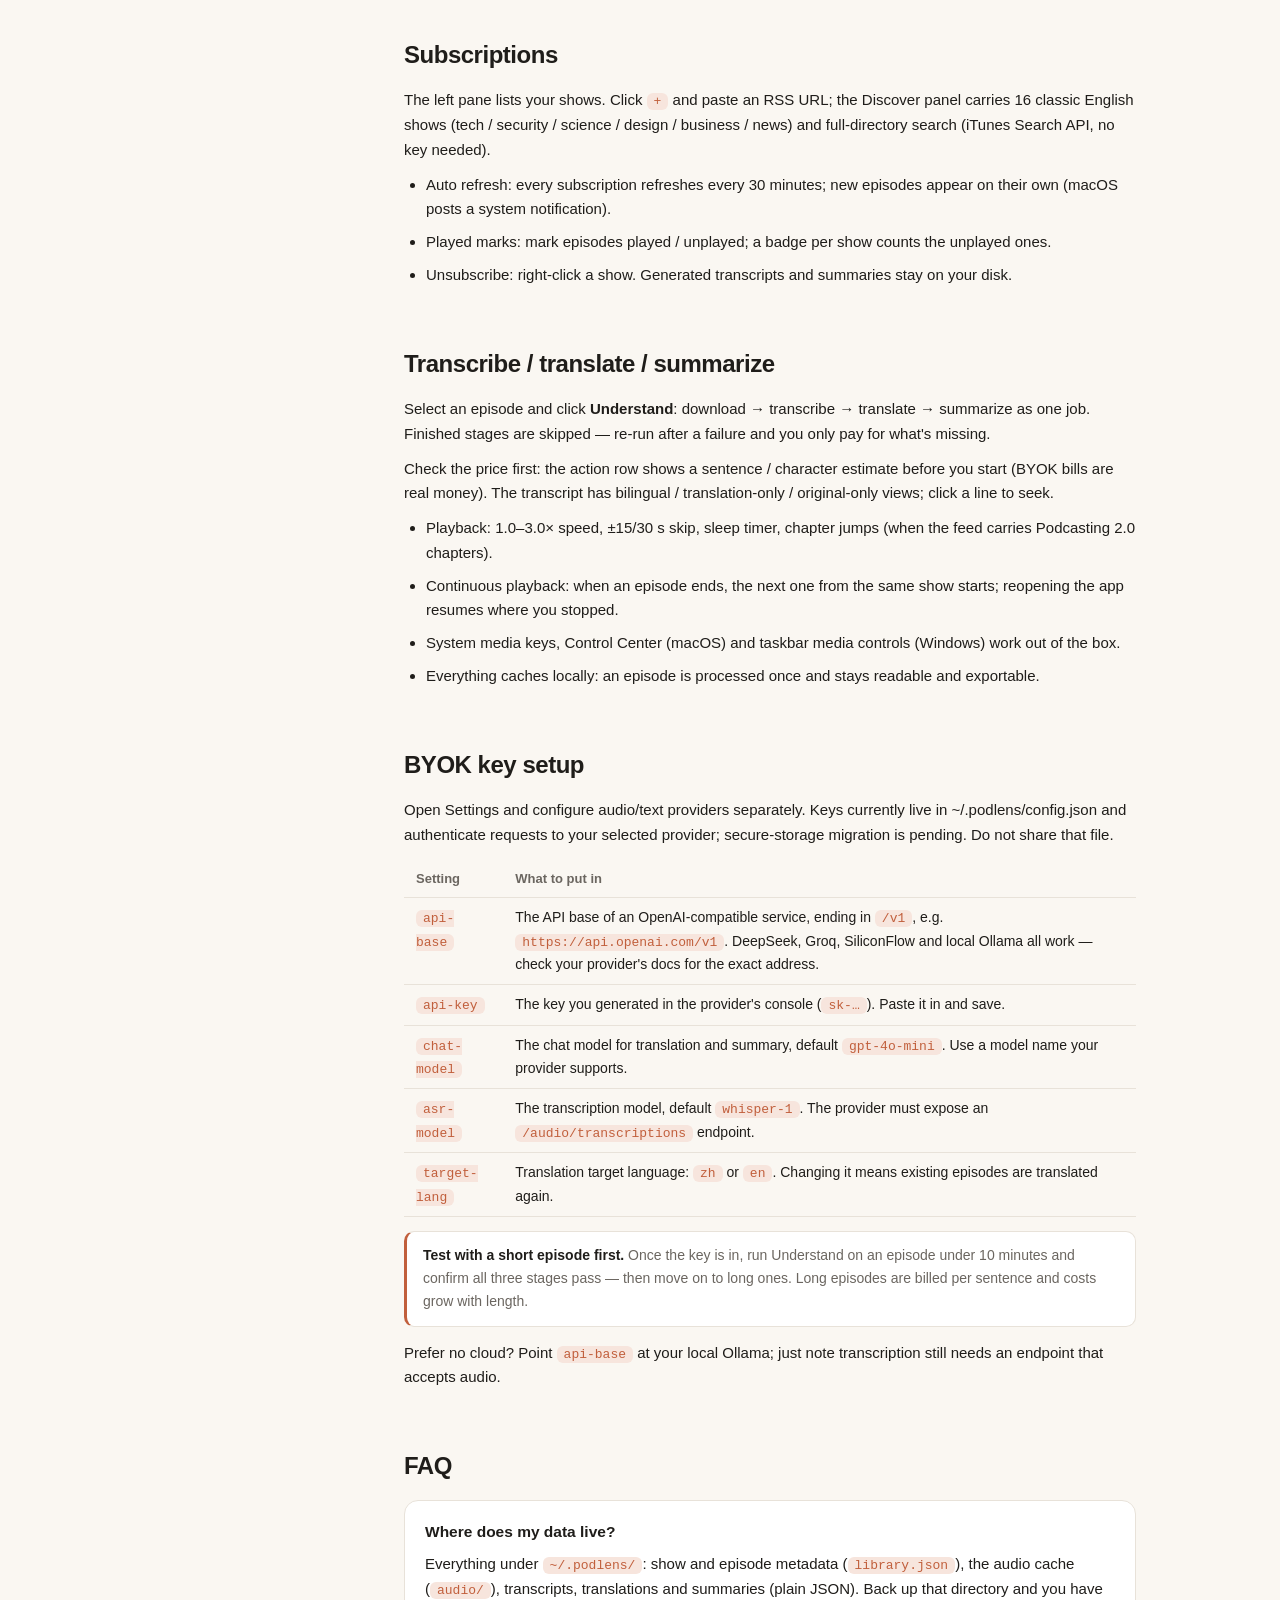
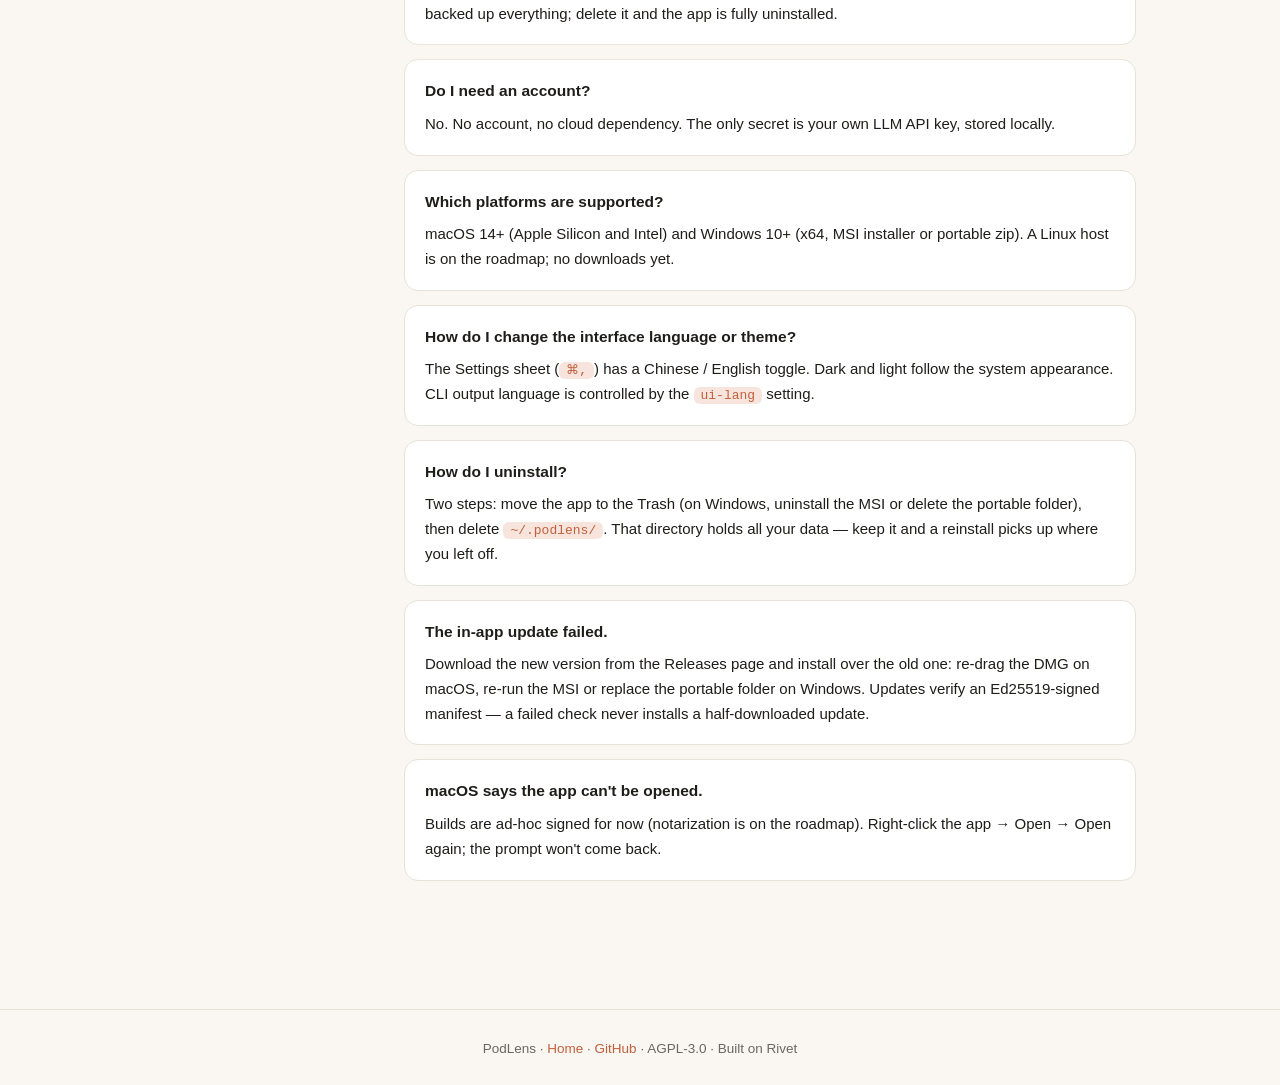
==== commit 670d2659: "docs: complete bilingual product onboarding and customer help Align homepage, README and manuals on " ====
--- a/site/guide.html
+++ b/site/guide.html
@@ -42,6 +42,17 @@
   .faq-item p:last-child { margin-bottom: 0; }
   @media (max-width: 860px) { .manual-layout { grid-template-columns: 1fr; } .manual-toc { position: static; } }
 </style>
+<script>
+var _hmt = _hmt || [];
+(function() {
+  var hm = document.createElement("script");
+  hm.src = "https://hm.baidu.com/hm.js?8e2445912635226bcba0c400bfb6079d";
+  var s = document.getElementsByTagName("script")[0];
+  s.parentNode.insertBefore(hm, s);
+})();
+</script>
+<style>.lang-menu li.lang-choice{padding:0}.lang-menu .lang-choice button{display:block;width:100%;padding:8px 12px;border:0;background:transparent;color:inherit;font:inherit;text-align:left;cursor:pointer}.lang-menu .lang-choice button:focus-visible{outline:2px solid currentColor;outline-offset:-2px;border-radius:4px}</style>
+<style>.guide-status{margin:20px 0;padding:16px 20px;border:1px solid currentColor;border-radius:10px;font-size:.95rem;line-height:1.65}.guide-status p{margin:0 0 8px}.guide-status a{text-decoration:underline;text-underline-offset:4px}html:lang(en) .reader-zh,html:lang(zh) .reader-en{display:none!important}</style>
 </head>
 <body>
 <header class="nav">
@@ -58,8 +69,8 @@
           <span id="current-lang-label">English</span>
         </button>
         <ul class="lang-menu">
-          <li onclick="setLanguage('en')">English</li>
-          <li onclick="setLanguage('zh')">简体中文</li>
+          <li class="lang-choice"><button type="button" onclick="setLanguage('en')">English</button></li>
+          <li class="lang-choice"><button type="button" onclick="setLanguage('zh')">简体中文</button></li>
         </ul>
       </div>
       <button class="theme-btn" id="theme-btn" type="button" aria-label="Toggle theme">◐</button>
@@ -71,6 +82,7 @@
   <section class="manual-hero">
     <p class="eyebrow" data-i18n="hero.eyebrow">使用手册</p>
     <h1 data-i18n="hero.title">从安装到听懂第一集</h1>
+<aside class="guide-status"><p class="reader-en " lang="en">Free BYOK application. There is no PodLens hosted-AI subscription; your configured providers charge for their usage.</p><p class="reader-zh " lang="zh">免费 BYOK 应用。不提供 PodLens 托管 AI 订阅；模型用量由配置的服务商收费。</p><a class="reader-en" lang="en" href="https://github.com/turinglambdaai/podlens/blob/main/docs/USER-GUIDE.md">Current installation, privacy and recovery</a><a class="reader-zh" lang="zh" href="https://github.com/turinglambdaai/podlens/blob/main/docs/USER-GUIDE.zh-CN.md">当前安装、隐私与恢复</a></aside>
     <p class="sub" data-i18n="hero.sub">五分钟上手、核心功能与常见问题，一页说清。句子短，动词开头，每节独立。</p>
   </section>
 
@@ -82,7 +94,7 @@
       <a href="#subscribe" data-i18n="toc.subscribe">订阅管理</a>
       <a href="#pipeline" data-i18n="toc.pipeline">转写 / 翻译 / 总结</a>
       <a href="#byok" data-i18n="toc.byok">BYOK 密钥配置</a>
-      <div class="toc-group" data-i18n="toc.faq">常见问题</div>
+      <div class="toc-group" data-i18n="toc.faqGroup">常见问题</div>
       <a href="#faq" data-i18n="toc.faq">FAQ</a>
     </aside>
 
@@ -133,7 +145,7 @@
       <!-- =================== BYOK =================== -->
       <section class="manual-section" id="byok">
         <h2 data-i18n="byok.title">BYOK 密钥配置</h2>
-        <p data-i18n="byok.p1">按 <code>⌘,</code>（macOS）或从菜单打开设置，逐项填写。key 只存本机 <code>~/.podlens/config.json</code>，从不上传、从不同步。</p>
+        <p data-i18n="byok.p1">打开设置，分别配置音频和文本服务。密钥当前保存在 ~/.podlens/config.json，并用于向选择的服务商鉴权；安全存储迁移待完成，不要分享配置。</p>
         <table>
           <thead>
             <tr>
@@ -220,7 +232,7 @@
     "hero.sub": "五分钟上手、核心功能与常见问题，一页说清。句子短，动词开头，每节独立。",
     "toc.start": "上手", "toc.quickstart": "五分钟上手",
     "toc.core": "核心功能", "toc.subscribe": "订阅管理", "toc.pipeline": "转写 / 翻译 / 总结", "toc.byok": "BYOK 密钥配置",
-    "toc.faq": "常见问题",
+    "toc.faqGroup": "常见问题", "toc.faq": "FAQ",
     "qs.title": "五分钟上手",
     "qs.intro": "下载、打开、配一次密钥、听一集。教程到这里就结束了——本页其余内容都是可选的。",
     "qs.s1": "<strong>安装。</strong>到 <a href='https://github.com/turinglambdaai/podlens/releases/latest'>Releases</a> 下载最新版：macOS 把 DMG 里的应用拖进「应用程序」（Apple Silicon 与 Intel 分架构下载）；Windows 双击 MSI 安装，或解压便携 zip 直接运行。",
@@ -242,7 +254,7 @@
     "pipe.l3": "系统媒体键、Control Center（macOS）与任务栏媒体控件（Windows）直接可用。",
     "pipe.l4": "全部结果缓存在本机：一集只处理一次，结果永远可读、可导出。",
     "byok.title": "BYOK 密钥配置",
-    "byok.p1": "按 <code>⌘,</code>（macOS）或从菜单打开设置，逐项填写。key 只存本机 <code>~/.podlens/config.json</code>，从不上传、从不同步。",
+    "byok.p1": "打开设置，分别配置音频和文本服务。密钥当前保存在 ~/.podlens/config.json，并用于向选择的服务商鉴权；安全存储迁移待完成，不要分享配置。",
     "byok.th1": "配置项", "byok.th2": "填什么",
     "byok.r1": "OpenAI 兼容服务的 API 地址，以 <code>/v1</code> 结尾，例如 <code>https://api.openai.com/v1</code>。DeepSeek、Groq、SiliconFlow、本地 Ollama 均可——具体地址看你的服务商文档。",
     "byok.r2": "服务商控制台里生成的密钥（<code>sk-…</code>）。粘贴进去，点保存。",
@@ -276,7 +288,7 @@
     "hero.sub": "Five-minute start, core features and the FAQ — one page. Short sentences, verbs first, every section stands alone.",
     "toc.start": "Get started", "toc.quickstart": "Five-minute start",
     "toc.core": "Core features", "toc.subscribe": "Subscriptions", "toc.pipeline": "Transcribe / translate / summarize", "toc.byok": "BYOK key setup",
-    "toc.faq": "FAQ",
+    "toc.faqGroup": "FAQ", "toc.faq": "FAQ",
     "qs.title": "Five-minute start",
     "qs.intro": "Download, open, set a key once, listen. That's the whole tutorial — everything else on this page is optional.",
     "qs.s1": "<strong>Install.</strong> Grab the latest build from the <a href='https://github.com/turinglambdaai/podlens/releases/latest'>Releases</a> page: drag the app from the DMG into Applications on macOS (separate downloads for Apple Silicon and Intel); run the MSI installer or unpack the portable zip on Windows.",
@@ -298,7 +310,7 @@
     "pipe.l3": "System media keys, Control Center (macOS) and taskbar media controls (Windows) work out of the box.",
     "pipe.l4": "Everything caches locally: an episode is processed once and stays readable and exportable.",
     "byok.title": "BYOK key setup",
-    "byok.p1": "Press <code>⌘,</code> (macOS) or open Settings from the menu and fill the fields one by one. Keys stay in <code>~/.podlens/config.json</code> on your machine — never uploaded, never synced.",
+    "byok.p1": "Open Settings and configure audio/text providers separately. Keys currently live in ~/.podlens/config.json and authenticate requests to your selected provider; secure-storage migration is pending. Do not share that file.",
     "byok.th1": "Setting", "byok.th2": "What to put in",
     "byok.r1": "The API base of an OpenAI-compatible service, ending in <code>/v1</code>, e.g. <code>https://api.openai.com/v1</code>. DeepSeek, Groq, SiliconFlow and local Ollama all work — check your provider's docs for the exact address.",
     "byok.r2": "The key you generated in the provider's console (<code>sk-…</code>). Paste it in and save.",
--- a/site/styles.css
+++ b/site/styles.css
@@ -111,6 +111,9 @@
   padding: 28px; text-align: center; transition: border-color 0.12s ease;
 }
 .dl-card:hover { border-color: var(--accent); }
+/* the platform-detected card (set by the inline script in index.html) */
+.dl-card-current { border-color: var(--accent); box-shadow: 0 10px 28px rgba(193, 95, 60, 0.13); }
+.dl-card-current h3::after { content: "●"; color: var(--accent); font-size: 10px; vertical-align: 4px; margin-left: 8px; }
 .dl-card h3 { font-size: 18px; margin-bottom: 4px; }
 .dl-card p { font-size: 13.5px; color: var(--muted); }
 
